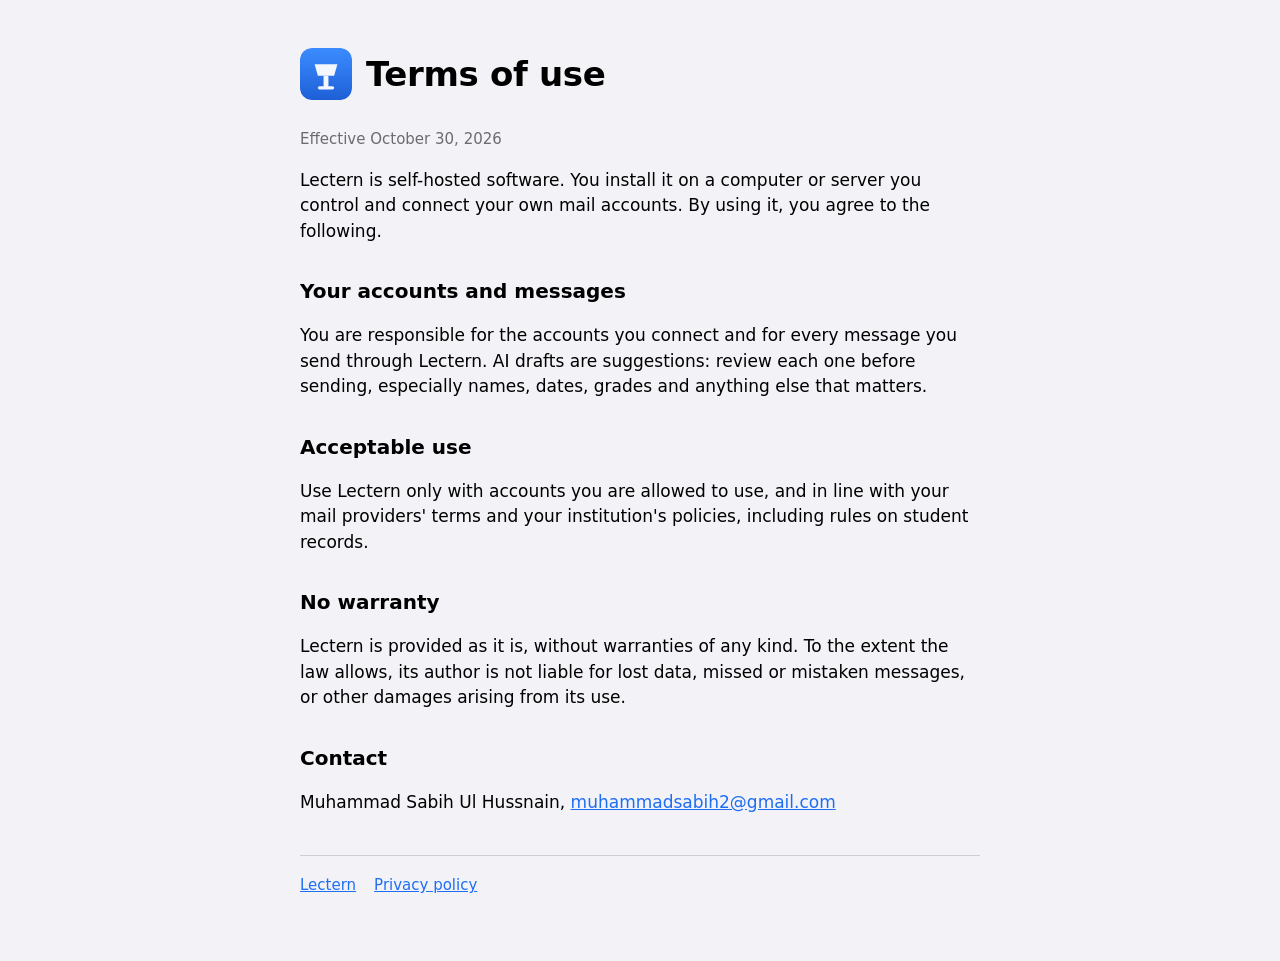
==== terms.html @ 04904615 "Lectern home page, privacy policy and terms of use" ====
<!doctype html>
<html lang="en">
  <head>
    <meta charset="utf-8" />
    <meta name="viewport" content="width=device-width, initial-scale=1" />
    <title>Lectern terms of use</title>
    <link rel="icon" href="icon.svg" type="image/svg+xml" />
    <link rel="stylesheet" href="style.css" />
  </head>
  <body>
    <main>
      <header>
        <img src="icon.svg" alt="" />
        <h1>Terms of use</h1>
      </header>
      <p class="muted">Effective October 30, 2026</p>

      <p>
        Lectern is self-hosted software. You install it on a computer or server you control and connect your own mail accounts. By using it, you agree to the following.
      </p>

      <h2>Your accounts and messages</h2>
      <p>
        You are responsible for the accounts you connect and for every message you send through Lectern. AI drafts are suggestions: review each one before sending, especially names, dates,
        grades and anything else that matters.
      </p>

      <h2>Acceptable use</h2>
      <p>Use Lectern only with accounts you are allowed to use, and in line with your mail providers' terms and your institution's policies, including rules on student records.</p>

      <h2>No warranty</h2>
      <p>
        Lectern is provided as it is, without warranties of any kind. To the extent the law allows, its author is not liable for lost data, missed or mistaken messages, or other damages arising from
        its use.
      </p>

      <h2>Contact</h2>
      <p>Muhammad Sabih Ul Hussnain, <a href="mailto:muhammadsabih2@gmail.com">muhammadsabih2@gmail.com</a></p>

      <nav>
        <a href="./">Lectern</a>
        <a href="privacy.html">Privacy policy</a>
      </nav>
    </main>
  </body>
</html>
---- style.css ----
:root {
  color-scheme: light dark;
  --bg: #f2f2f7;
  --card: #ffffff;
  --text: #000000;
  --muted: #6c6c70;
  --tint: #1e6ef4;
  --line: rgba(60, 60, 67, 0.2);
}
@media (prefers-color-scheme: dark) {
  :root {
    --bg: #000000;
    --card: #1c1c1e;
    --text: #ffffff;
    --muted: #aeaeb2;
    --tint: #5cb8ff;
    --line: rgba(84, 84, 88, 0.6);
  }
}
* { box-sizing: border-box; }
body {
  margin: 0;
  background: var(--bg);
  color: var(--text);
  font: 17px/1.5 system-ui, -apple-system, BlinkMacSystemFont, 'Inter', 'Segoe UI', sans-serif;
  -webkit-font-smoothing: antialiased;
}
main { max-width: 720px; margin: 0 auto; padding: 48px 20px 64px; }
header { display: flex; align-items: center; gap: 14px; margin-bottom: 28px; }
header img { width: 52px; height: 52px; border-radius: 12px; }
h1 { font-size: 34px; line-height: 1.2; margin: 0; letter-spacing: -0.01em; }
h2 { font-size: 20px; margin: 32px 0 8px; }
p, li { color: var(--text); }
.lead { font-size: 20px; color: var(--muted); margin: 0 0 24px; }
.card { background: var(--card); border-radius: 18px; padding: 20px 24px; margin: 20px 0; }
.card ul { margin: 8px 0 0; padding-left: 1.2em; }
.card li + li { margin-top: 6px; }
a { color: var(--tint); }
nav { display: flex; gap: 18px; flex-wrap: wrap; margin-top: 40px; padding-top: 18px; border-top: 0.5px solid var(--line); font-size: 15px; }
.muted { color: var(--muted); font-size: 15px; }
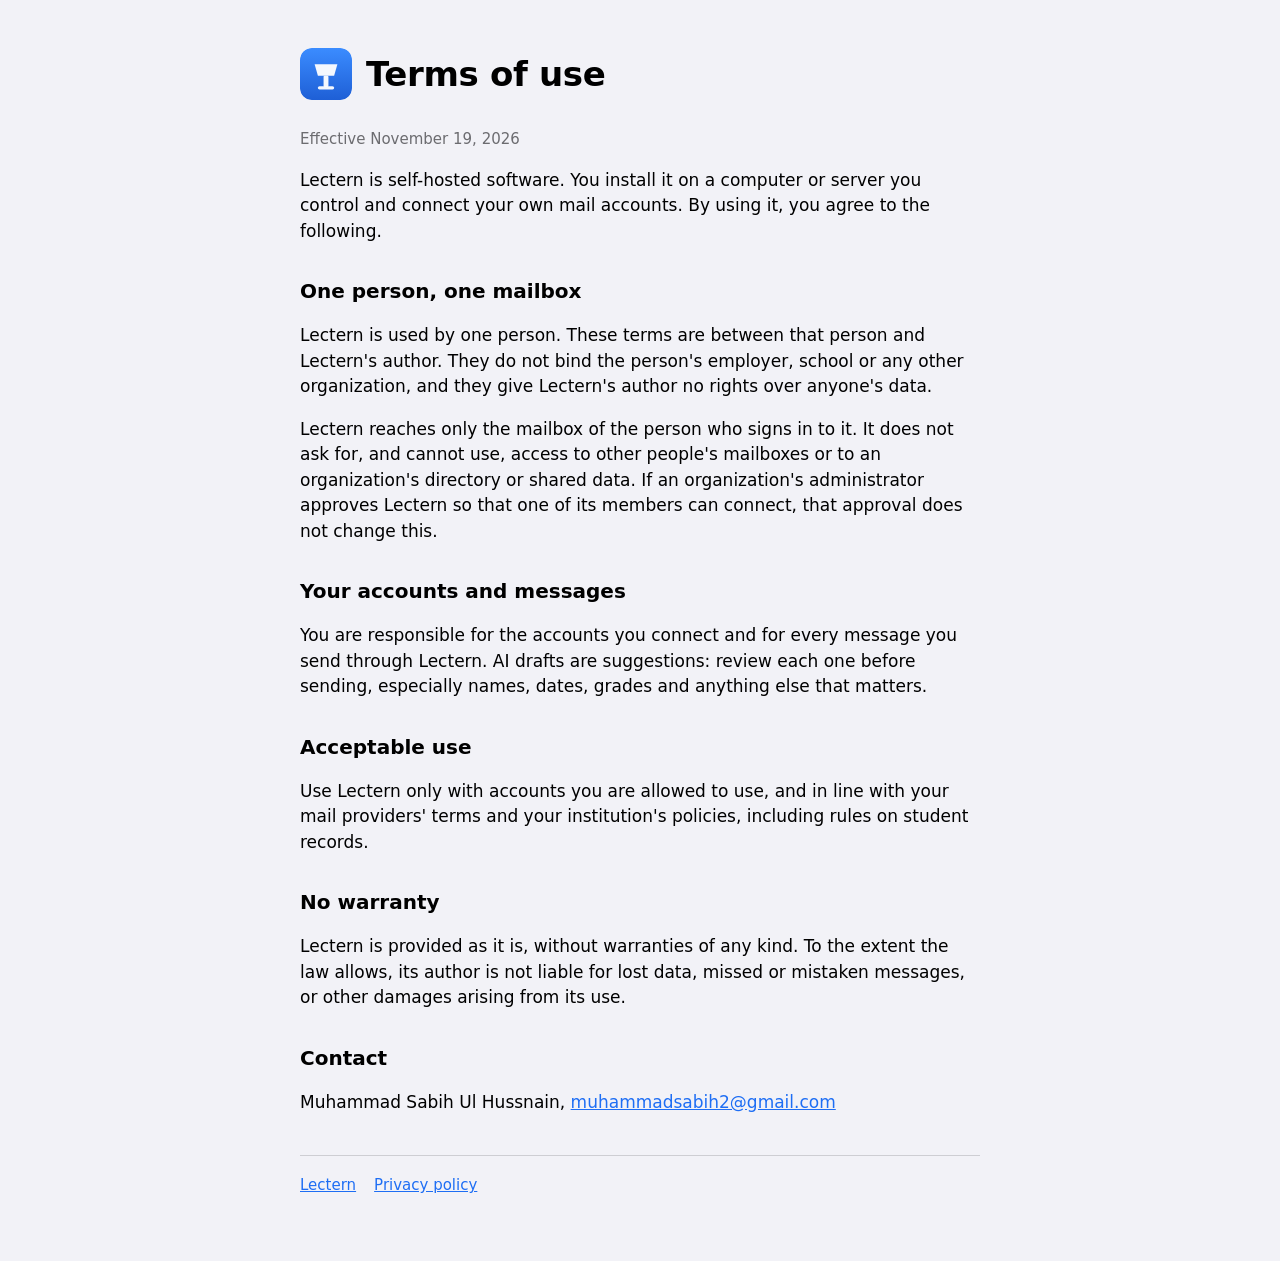
==== commit 3826684a: "Terms and privacy: single-user scope and Microsoft 365 permissions" ====
--- a/terms.html
+++ b/terms.html
@@ -13,10 +13,20 @@
         <img src="icon.svg" alt="" />
         <h1>Terms of use</h1>
       </header>
-      <p class="muted">Effective October 30, 2026</p>
+      <p class="muted">Effective November 19, 2026</p>
 
       <p>
         Lectern is self-hosted software. You install it on a computer or server you control and connect your own mail accounts. By using it, you agree to the following.
+      </p>
+
+      <h2>One person, one mailbox</h2>
+      <p>
+        Lectern is used by one person. These terms are between that person and Lectern's author. They do not bind the person's employer, school or any other organization, and they give
+        Lectern's author no rights over anyone's data.
+      </p>
+      <p>
+        Lectern reaches only the mailbox of the person who signs in to it. It does not ask for, and cannot use, access to other people's mailboxes or to an organization's directory or shared
+        data. If an organization's administrator approves Lectern so that one of its members can connect, that approval does not change this.
       </p>
 
       <h2>Your accounts and messages</h2>
